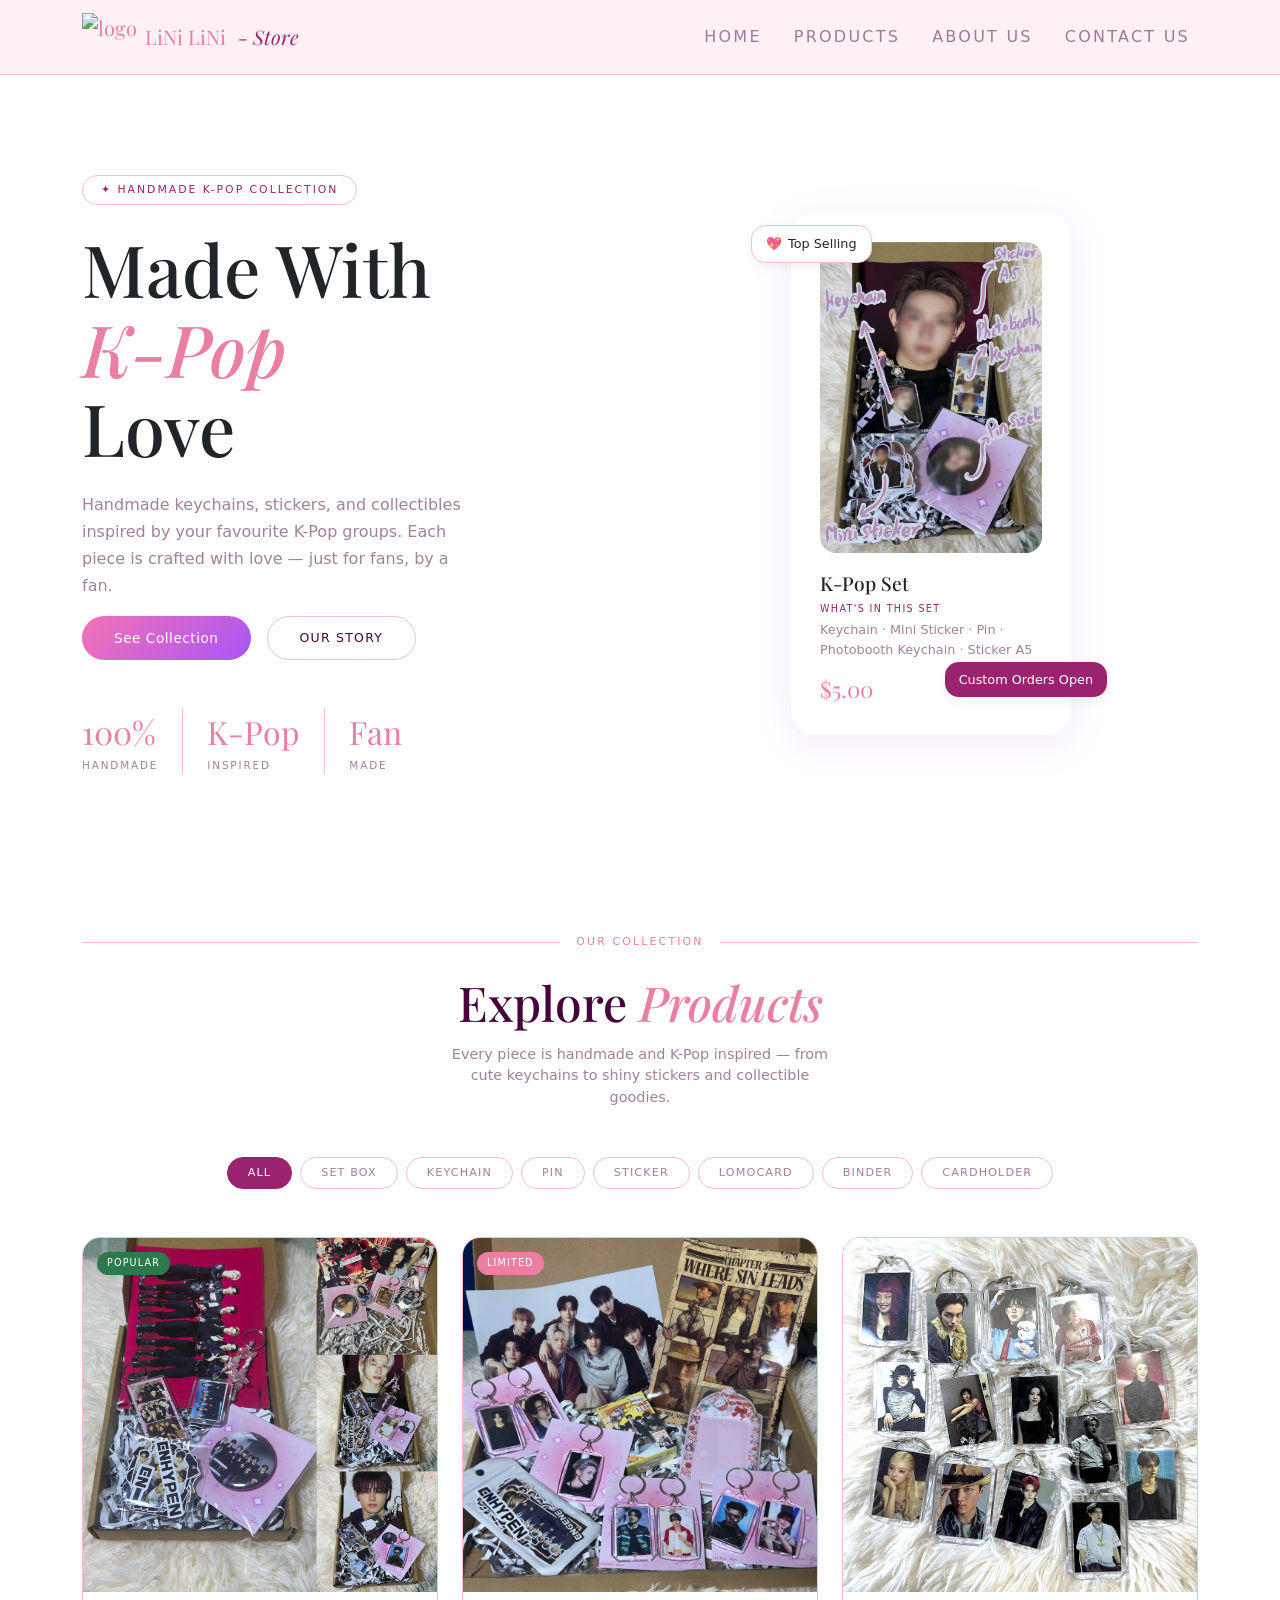
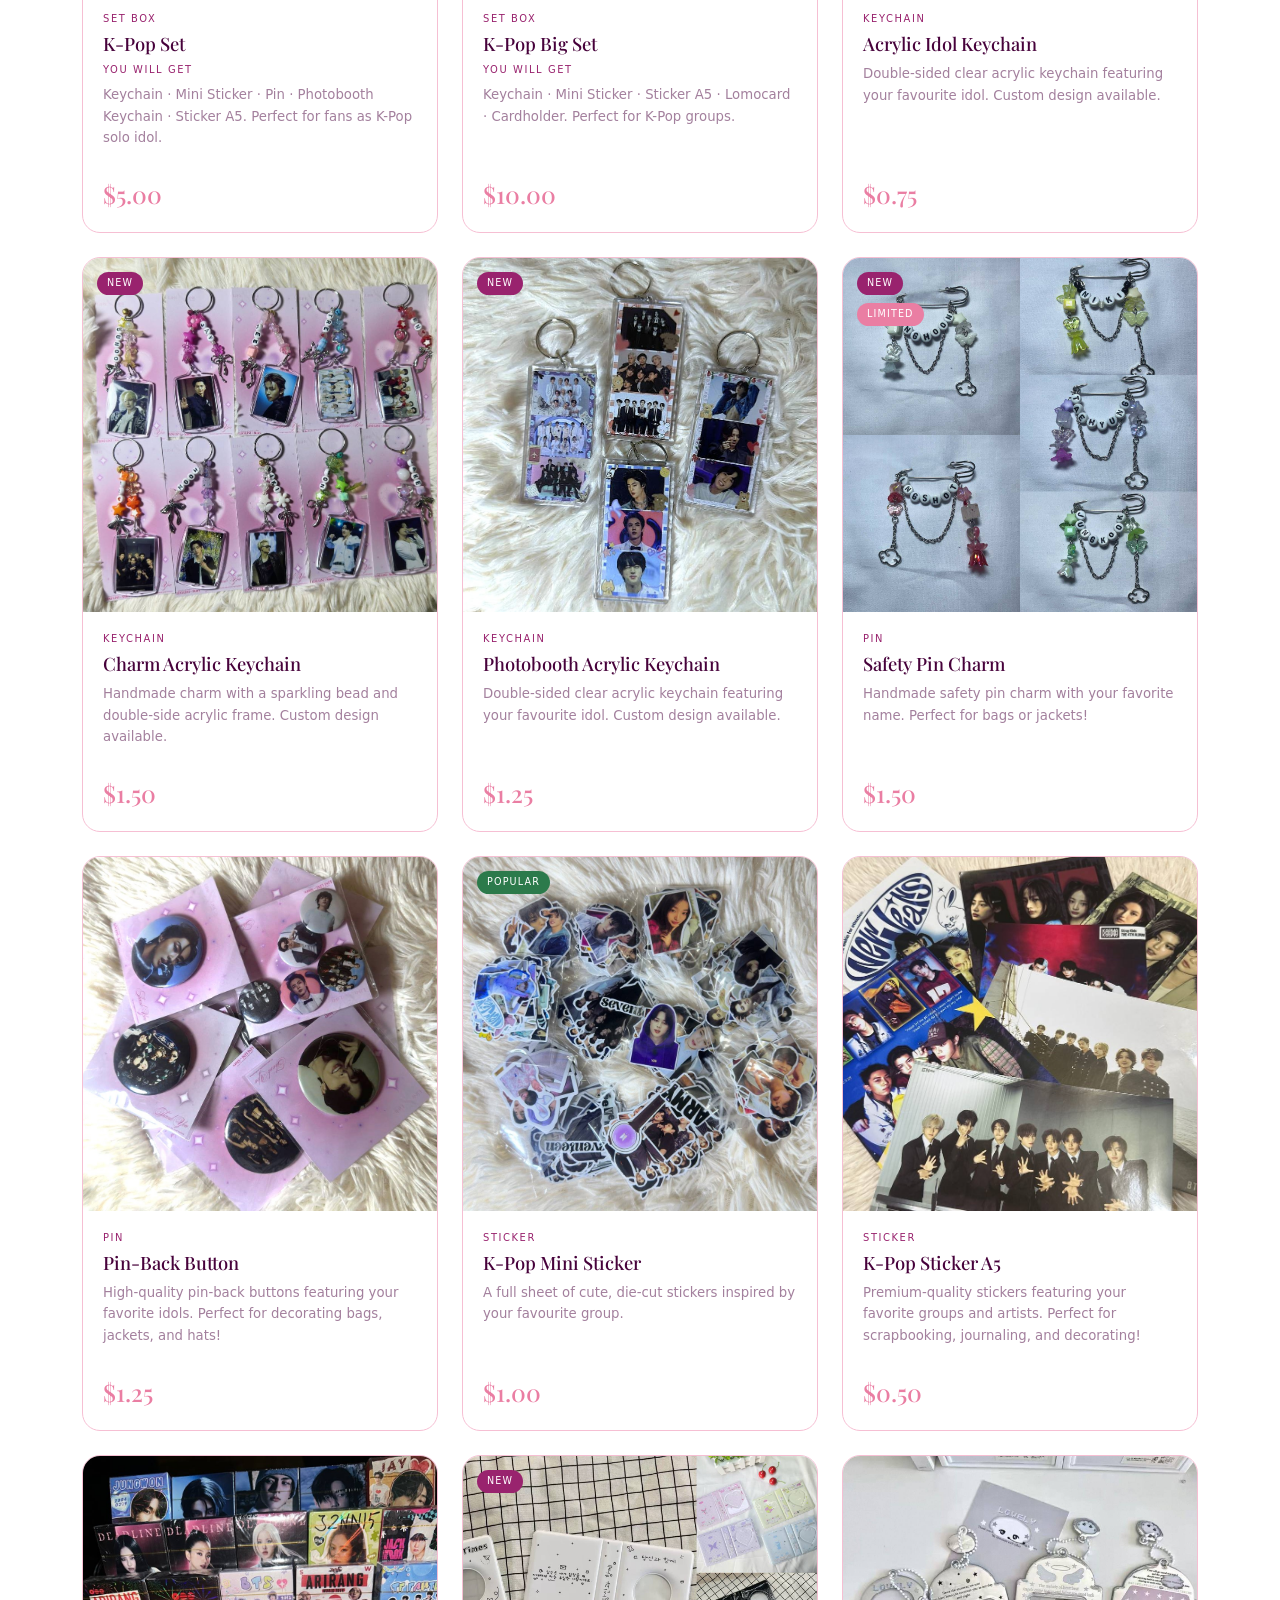
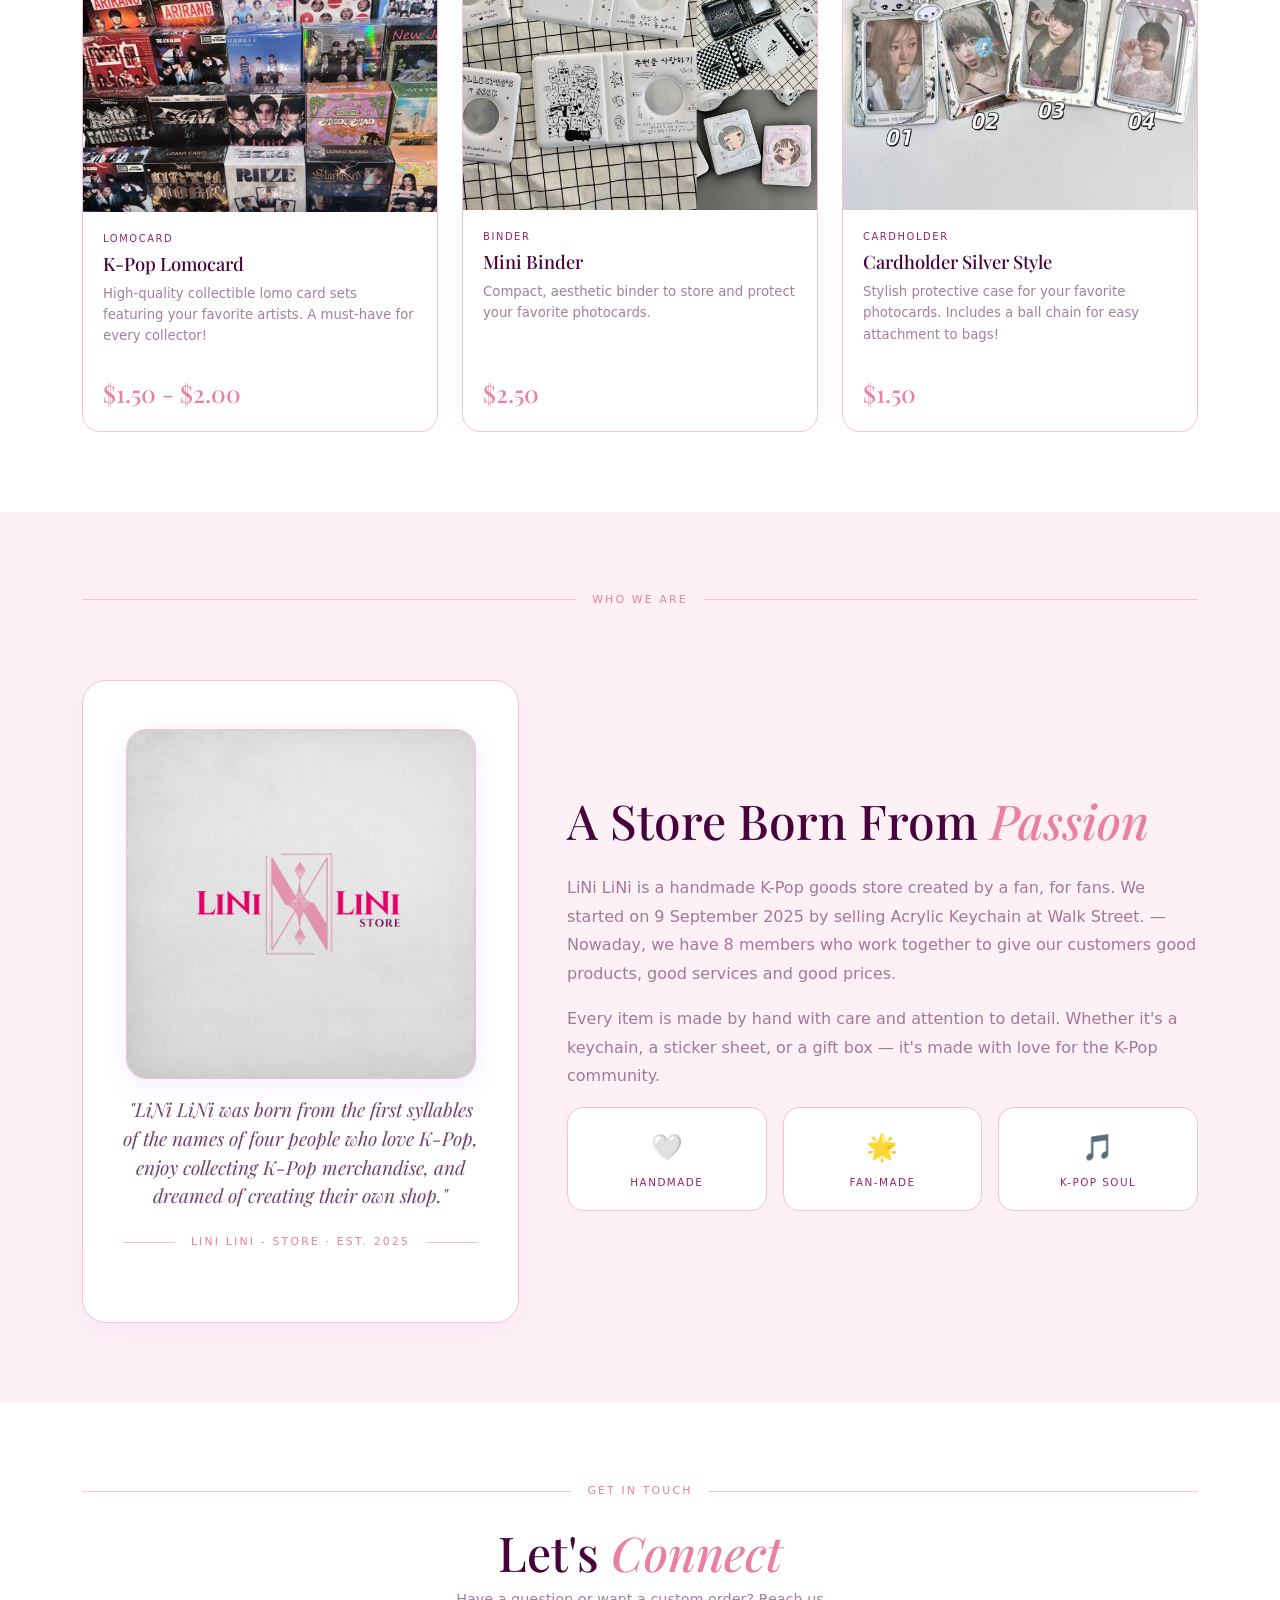
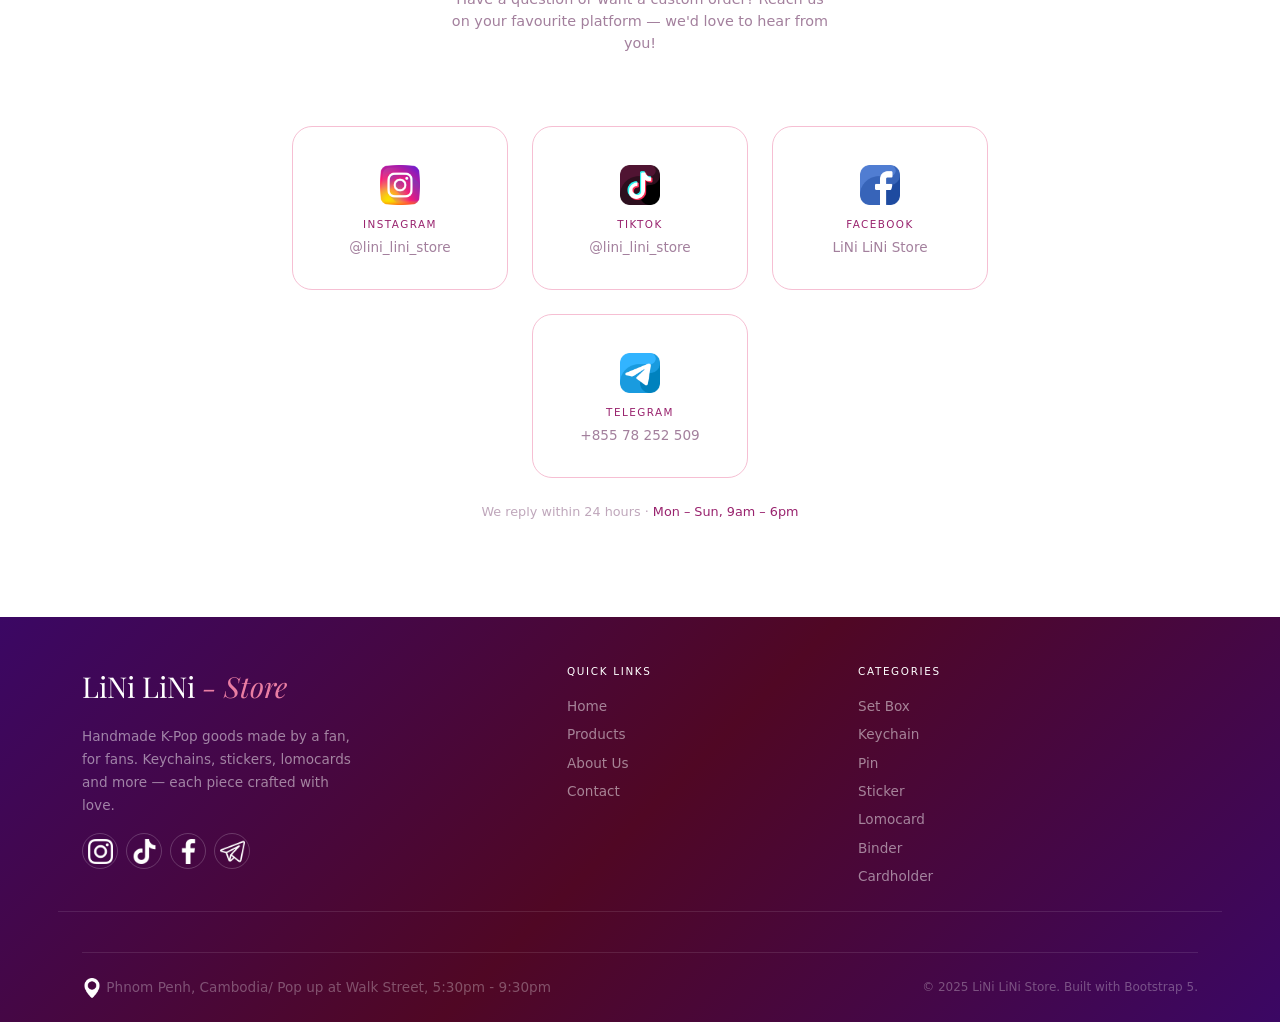
==== index.html @ 18354a3f "first commit" ====
<!doctype html>
<html lang="en">
  <head>
    <meta charset="utf-8" />
    <meta name="viewport" content="width=device-width, initial-scale=1" />
    <title>LiNi LiNi — Store</title>
    <link rel="stylesheet" href="style.css" />
    <!-- Bootstrap 5 CSS (CDN) -->
    <link
      href="https://cdn.jsdelivr.net/npm/bootstrap@5.3.3/dist/css/bootstrap.min.css"
      rel="stylesheet"
    />
    <link
      href="https://fonts.googleapis.com/css2?family=Playfair+Display:ital,wght@0,500;0,700;1,400&family=DM+Sans:wght@300;400;500&display=swap"
      rel="stylesheet"
    />
  </head>
  <body>
    <!-- ====== NAVBAR ====== -->
    <nav class="navbar navbar-expand-md sticky-top">
      <div class="container">
        <a class="navbar-brand d-flex align-items-center gap-2" href="#home">
          <img
            src="pics/logo.png"
            height="48"
            class="d-none d-sm-block"
            alt="logo"
            onerror="this.style.display = 'none'"
          />
          LiNi LiNi<em class="ms-1 fst-italic" style="color: var(--rose)"
            >- Store</em
          >
        </a>
        <button
          class="navbar-toggler border-0"
          type="button"
          data-bs-toggle="collapse"
          data-bs-target="#mainNav"
          aria-controls="mainNav"
          aria-expanded="false"
          aria-label="Toggle navigation"
          style="box-shadow: none"
        >
          <span class="navbar-toggler-icon"></span>
        </button>
        <div id="mainNav" class="collapse navbar-collapse">
          <ul class="navbar-nav ms-auto gap-md-3">
            <li class="nav-item">
              <a class="nav-link" href="#home">Home</a>
            </li>
            <li class="nav-item">
              <a class="nav-link" href="#products">Products</a>
            </li>
            <li class="nav-item">
              <a class="nav-link" href="#about">About Us</a>
            </li>
            <li class="nav-item">
              <a class="nav-link" href="#contact">Contact Us</a>
            </li>
          </ul>
        </div>
      </div>
    </nav>

    <!-- ====== HOME / HERO ====== -->
    <header id="home" class="hero">
      <div class="container">
        <div class="row align-items-center g-5">
          <div class="col-md-6">
            <div class="hero-badge">✦ Handmade K-Pop Collection</div>
            <h1 class="hero-title mb-4">
              Made With<br />
              <em class="fst-italic" style="color: var(--pink)">K-Pop</em><br />
              Love
            </h1>
            <p class="hero-description">
              Handmade keychains, stickers, and collectibles inspired by your
              favourite K-Pop groups. Each piece is crafted with love — just for
              fans, by a fan.
            </p>

            <div class="d-flex flex-wrap gap-3 mb-5">
              <a href="#products" class="btn-primary-custom">See Collection</a>
              <a href="#about" class="btn-outline-custom">Our Story</a>
            </div>
            <div class="d-flex align-items-center gap-4">
              <div>
                <div class="stat-val">100%</div>
                <div class="stat-label">Handmade</div>
              </div>
              <div class="stat-divider"></div>
              <div>
                <div class="stat-val">K-Pop</div>
                <div class="stat-label">Inspired</div>
              </div>
              <div class="stat-divider"></div>
              <div>
                <div class="stat-val">Fan</div>
                <div class="stat-label">Made</div>
              </div>
            </div>
          </div>

          <div class="col-md-6 d-flex justify-content-center">
            <div
              class="position-relative"
              style="width: 100%; max-width: 320px"
            >
              <div class="hero-card">
                <div class="hero-card-img">
                  <img src="pics/set2.png" alt="K-Pop Set" />
                </div>
                <div
                  style="
                    font-family: &quot;Playfair Display&quot;, serif;
                    font-size: 1.2rem;
                    font-weight: 500;
                    margin-bottom: 4px;
                  "
                >
                  K-Pop Set
                </div>
                <div
                  style="
                    font-size: 0.6rem;
                    letter-spacing: 0.14em;
                    text-transform: uppercase;
                    color: var(--rose);
                    margin-bottom: 4px;
                  "
                >
                  What's in this set
                </div>
                <div class="hero-card-description">
                  Keychain · Mini Sticker · Pin · Photobooth Keychain · Sticker
                  A5
                </div>
                <div class="d-flex align-items-center gap-3">
                  <span
                    style="
                      font-family: &quot;Playfair Display&quot;, serif;
                      font-size: 1.4rem;
                      color: var(--pink);
                    "
                    >$5.00</span
                  >
                </div>
              </div>
              <div
                class="badge-float"
                style="
                  top: 12px;
                  left: -20px;
                  animation: float 4s ease-in-out infinite 0.5s;
                "
              >
                <span>💖</span> Top Selling
              </div>
              <div
                class="badge-float badge-float-dark d-flex flex-wrap gap-3 mb-5"
                style="
                  bottom: -10px;
                  right: -16px;
                  animation: float 4s ease-in-out infinite 1s;
                "
              >
                <a
                  href="#contact"
                  class="btn-custom"
                  style="color: inherit; text-decoration: none"
                >
                  Custom Orders Open
                </a>
              </div>
            </div>
          </div>
        </div>
      </div>
    </header>

    <!-- ====== PRODUCTS ====== -->
    <section
      id="products"
      class="py-5"
      style="padding-top: 80px !important; padding-bottom: 80px !important"
    >
      <div class="container">
        <div class="text-center mb-5">
          <div class="section-divider">Our Collection</div>
          <h2 class="section-title">
            Explore
            <em class="fst-italic" style="color: var(--pink)">Products</em>
          </h2>
          <p class="explore-description">
            Every piece is handmade and K-Pop inspired — from cute keychains to
            shiny stickers and collectible goodies.
          </p>
        </div>

        <!-- Category pills -->
        <div class="d-flex flex-wrap gap-2 justify-content-center mb-5">
          <button class="pill active">All</button>
          <a href="#setbox" class="pill">Set Box</a>
          <a href="#keychain" class="pill">Keychain</a>
          <a href="#pin" class="pill">Pin</a>
          <a href="#sticker" class="pill">Sticker</a>
          <a href="#lomocard" class="pill">Lomocard</a>
          <a href="#binder" class="pill">Binder</a>
          <a href="#cardholder" class="pill">Cardholder</a>
        </div>

        <!-- Product Grid -->
        <div class="row g-4">
          <!-- Set 5$ -->
          <div id="setbox" class="col-sm-6 col-lg-4">
            <div class="product-card">
              <div class="product-thumb">
                <img src="pics/set5.jpg" alt="Set Box" />
                <span class="badge-abs badge-popular">Popular</span>
              </div>

              <div class="product-body">
                <div class="product-cat">Set Box</div>
                <h3 class="product-name">K-Pop Set</h3>
                <div class="product-cat">You will get</div>
                <p class="product-desc">
                  Keychain · Mini Sticker · Pin · Photobooth Keychain · Sticker
                  A5. Perfect for fans as K-Pop solo idol.
                </p>
                <div class="product-price">$5.00</div>
              </div>
            </div>
          </div>

          <!-- Set 10$ -->
          <div class="col-sm-6 col-lg-4">
            <div class="product-card">
              <div class="product-thumb">
                <img src="pics/set10.jpg" alt="Set Box" />
                <span class="badge-abs badge-limited">Limited</span>
              </div>
              <div class="product-body">
                <div class="product-cat">Set Box</div>
                <h3 class="product-name">K-Pop Big Set</h3>
                <div class="product-cat">You will get</div>
                <p class="product-desc">
                  Keychain · Mini Sticker · Sticker A5 · Lomocard · Cardholder.
                  Perfect for K-Pop groups.
                </p>
                <div class="product-price">$10.00</div>
              </div>
            </div>
          </div>

          <!-- Acrylic Keychain -->
          <div id="keychain" class="col-sm-6 col-lg-4">
            <div class="product-card">
              <div class="product-thumb">
                <img src="pics/arcylicKC (3).jpg" alt="Keychain" />
              </div>
              <div class="product-body">
                <div class="product-cat">Keychain</div>
                <h3 class="product-name">Acrylic Idol Keychain</h3>
                <p class="product-desc">
                  Double-sided clear acrylic keychain featuring your favourite
                  idol. Custom design available.
                </p>
                <div class="product-price">$0.75</div>
              </div>
            </div>
          </div>

          <!-- Keychain Handmade -->
          <div class="col-sm-6 col-lg-4">
            <div class="product-card">
              <div class="product-thumb">
                <img src="pics/keychainHM.jpg" alt="Keychain" />
                <span class="badge-abs badge-new">New</span>
              </div>
              <div class="product-body">
                <div class="product-cat">Keychain</div>
                <h3 class="product-name">Charm Acrylic Keychain</h3>
                <p class="product-desc">
                  Handmade charm with a sparkling bead and double-side acrylic
                  frame. Custom design available.
                </p>
                <div class="product-price">$1.50</div>
              </div>
            </div>
          </div>

          <!-- Photobooth Keychain -->
          <div class="col-sm-6 col-lg-4">
            <div class="product-card">
              <div class="product-thumb">
                <img src="pics/photoboothKC (2).jpg" alt="Keychain" />
                <span class="badge-abs badge-new">New</span>
              </div>
              <div class="product-body">
                <div class="product-cat">Keychain</div>
                <h3 class="product-name">Photobooth Acrylic Keychain</h3>
                <p class="product-desc">
                  Double-sided clear acrylic keychain featuring your favourite
                  idol. Custom design available.
                </p>
                <div class="product-price">$1.25</div>
              </div>
            </div>
          </div>

          <!-- Pin Handmade -->
          <div id="pin" class="col-sm-6 col-lg-4">
            <div class="product-card">
              <div class="product-thumb">
                <img src="pics/pinHM.jpg" alt="Pin" />
                <span class="badge-abs badge-new">New</span>
                <span class="badge-abs badge-limited badge-second"
                  >Limited</span
                >
              </div>
              <div class="product-body">
                <div class="product-cat">Pin</div>
                <h3 class="product-name">Safety Pin Charm</h3>
                <p class="product-desc">
                  Handmade safety pin charm with your favorite name. Perfect for
                  bags or jackets!
                </p>
                <div class="product-price">$1.50</div>
              </div>
            </div>
          </div>

          <!-- Pin -->
          <div class="col-sm-6 col-lg-4">
            <div class="product-card">
              <div class="product-thumb">
                <img src="pics/pin (2).jpg" alt="Pin" />
              </div>
              <div class="product-body">
                <div class="product-cat">Pin</div>
                <h3 class="product-name">Pin-Back Button</h3>
                <p class="product-desc">
                  High-quality pin-back buttons featuring your favorite idols.
                  Perfect for decorating bags, jackets, and hats!
                </p>
                <div class="product-price">$1.25</div>
              </div>
            </div>
          </div>

          <!-- Mini Sticker -->
          <div id="sticker" class="col-sm-6 col-lg-4">
            <div class="product-card">
              <div class="product-thumb">
                <img src="pics/ministicker (2).jpg" alt="Sticker" />
                <span class="badge-abs badge-popular">Popular</span>
              </div>
              <div class="product-body">
                <div class="product-cat">Sticker</div>
                <h3 class="product-name">K-Pop Mini Sticker</h3>
                <p class="product-desc">
                  A full sheet of cute, die-cut stickers inspired by your
                  favourite group.
                </p>
                <div class="product-price">$1.00</div>
              </div>
            </div>
          </div>

          <!-- Sticker A5 -->
          <div class="col-sm-6 col-lg-4">
            <div class="product-card">
              <div class="product-thumb">
                <img src="pics/stickera5.jpg" alt="Sticker" />
              </div>
              <div class="product-body">
                <div class="product-cat">Sticker</div>
                <h3 class="product-name">K-Pop Sticker A5</h3>
                <p class="product-desc">
                  Premium-quality stickers featuring your favorite groups and
                  artists. Perfect for scrapbooking, journaling, and decorating!
                </p>
                <div class="product-price">$0.50</div>
              </div>
            </div>
          </div>

          <!-- Lomo Card -->
          <div id="lomocard" class="col-sm-6 col-lg-4">
            <div class="product-card">
              <div class="product-thumb">
                <img src="pics/lomocard.jpg" alt="Lomocard" />
              </div>
              <div class="product-body">
                <div class="product-cat">Lomocard</div>
                <h3 class="product-name">K-Pop Lomocard</h3>
                <p class="product-desc">
                  High-quality collectible lomo card sets featuring your
                  favorite artists. A must-have for every collector!
                </p>
                <div class="product-price">$1.50 - $2.00</div>
              </div>
            </div>
          </div>

          <!-- Mini Binder -->
          <div id="binder" class="col-sm-6 col-lg-4">
            <div class="product-card">
              <div class="product-thumb">
                <img src="pics/minibinder.jpg" alt="Mini Binder" />
                <span class="badge-abs badge-new">New</span>
              </div>
              <div class="product-body">
                <div class="product-cat">Binder</div>
                <h3 class="product-name">Mini Binder</h3>
                <p class="product-desc">
                  Compact, aesthetic binder to store and protect your favorite
                  photocards.
                </p>
                <div class="product-price">$2.50</div>
              </div>
            </div>
          </div>

          <!-- Card Holder -->
          <div id="cardholder" class="col-sm-6 col-lg-4">
            <div class="product-card">
              <div class="product-thumb">
                <img src="pics/cardholder.jpg" alt="Cardholder" />
              </div>
              <div class="product-body">
                <div class="product-cat">Cardholder</div>
                <h3 class="product-name">Cardholder Silver Style</h3>
                <p class="product-desc">
                  Stylish protective case for your favorite photocards. Includes
                  a ball chain for easy attachment to bags!
                </p>
                <div class="product-price">$1.50</div>
              </div>
            </div>
          </div>
        </div>
      </div>
    </section>

    <!-- ====== ABOUT US ====== -->
    <section
      id="about"
      class="py-5 about-section"
      style="padding-top: 80px !important; padding-bottom: 80px !important"
    >
      <div class="container">
        <div class="section-divider">Who We Are</div>
        <div class="row align-items-center g-5 mt-1">
          <div class="col-md-5">
            <div class="about-card text-center">
              <div class="profile-image">
                <img src="pics/Profile.PNG" alt="LiNi LiNi Store Team" />
              </div>
              <blockquote
                class="fst-italic"
                style="
                  font-size: 1.2rem;
                  color: rgba(71, 2, 59, 0.75);
                  line-height: 1.5;
                "
              >
                "LiNi LiNi was born from the first syllables of the names of
                four people who love K-Pop, enjoy collecting K-Pop merchandise,
                and dreamed of creating their own shop."
              </blockquote>
              <div class="section-divider mt-4">
                LiNi LiNi - Store · Est. 2025
              </div>
            </div>
          </div>

          <div class="col-md-7">
            <h2 class="section-title mb-4">
              A Store Born From
              <em class="fst-italic" style="color: var(--pink)">Passion</em>
            </h2>
            <p class="about-description">
              LiNi LiNi is a handmade K-Pop goods store created by a fan, for
              fans. We started on 9 September 2025 by selling Acrylic Keychain
              at Walk Street. — Nowaday, we have 8 members who work together to
              give our customers good products, good services and good prices.
            </p>
            <p class="about-description">
              Every item is made by hand with care and attention to detail.
              Whether it's a keychain, a sticker sheet, or a gift box — it's
              made with love for the K-Pop community.
            </p>
            <div class="row g-3">
              <div class="col-4">
                <div class="feature-tile">
                  <div class="emoji">🤍</div>
                  <div class="label">Handmade</div>
                </div>
              </div>
              <div class="col-4">
                <div class="feature-tile">
                  <div class="emoji">🌟</div>
                  <div class="label">Fan-Made</div>
                </div>
              </div>
              <div class="col-4">
                <div class="feature-tile">
                  <div class="emoji">🎵</div>
                  <div class="label">K-Pop Soul</div>
                </div>
              </div>
            </div>
          </div>
        </div>
      </div>
    </section>

    <!-- ====== CONTACT US ====== -->
    <section
      id="contact"
      class="py-5"
      style="padding-top: 80px !important; padding-bottom: 80px !important"
    >
      <div class="container">
        <div class="text-center mb-5">
          <div class="section-divider">Get In Touch</div>
          <h2 class="section-title">
            Let's <em class="fst-italic" style="color: var(--pink)">Connect</em>
          </h2>
          <p
            class="mt-2"
            style="
              color: var(--muted);
              font-weight: 300;
              font-size: 0.9rem;
              max-width: 380px;
              margin: 12px auto 0;
            "
          >
            Have a question or want a custom order? Reach us on your favourite
            platform — we'd love to hear from you!
          </p>
        </div>
        <div
          class="row g-4 justify-content-center"
          style="max-width: 720px; margin: 0 auto"
        >
          <div class="col-sm-4">
            <a
              href="https://www.instagram.com/lini_lini_store?igsh=MWZ0M3BwcnF5eHA3dw%3D%3D&utm_source=qr"
              target="_blank"
              rel="noopener noreferrer"
              class="contact-card"
            >
              <div class="contact-icon">
                <img src="pics/IG.png" height="40" />
              </div>
              <div class="contact-label">Instagram</div>
              <div class="contact-handle">@lini_lini_store</div>
            </a>
          </div>
          <div class="col-sm-4">
            <a
              href="https://www.tiktok.com/@lini_lini_store?_r=1&_t=ZS-972dLWljjOx"
              target="_blank"
              rel="noopener noreferrer"
              class="contact-card"
            >
              <div class="contact-icon">
                <img src="pics/TT.png" height="40" />
              </div>
              <div class="contact-label">TIKTOK</div>
              <div class="contact-handle">@lini_lini_store</div>
            </a>
          </div>
          <div class="col-sm-4">
            <a
              href="https://www.facebook.com/profile.php?id=61568484972749"
              target="_blank"
              rel="noopener noreferrer"
              class="contact-card"
            >
              <div class="contact-icon">
                <img src="pics/FB.png" height="40" />
              </div>
              <div class="contact-label">Facebook</div>
              <div class="contact-handle">LiNi LiNi Store</div>
            </a>
          </div>
          <div class="col-sm-4">
            <a
              href="https://t.me/lini_lini_store"
              target="_blank"
              rel="noopener noreferrer"
              class="contact-card"
            >
              <div class="contact-icon">
                <img src="pics/TELE.png" height="40" />
              </div>
              <div class="contact-label">TELEGRAM</div>
              <div class="contact-handle">+855 78 252 509</div>
            </a>
          </div>
        </div>
        <p
          class="text-center mt-4"
          style="font-size: 0.8rem; color: rgba(71, 2, 59, 0.35)"
        >
          We reply within 24 hours ·
          <span style="color: var(--rose)">Mon – Sun, 9am – 6pm</span>
        </p>
      </div>
    </section>

    <!-- ====== FOOTER ====== -->
    <footer class="pt-5 pb-4 px-3">
      <div class="container">
        <div
          class="row g-5 pb-4"
          style="border-bottom: 1px solid rgba(255, 255, 255, 0.1)"
        >
          <div class="col-md-5">
            <div class="brand mb-3">
              LiNi LiNi<em class="fst-italic" style="color: var(--pink)">
                - Store</em
              >
            </div>
            <p
              style="
                font-size: 0.85rem;
                max-width: 280px;
                font-weight: 300;
                color: rgba(255, 255, 255, 0.5);
                line-height: 1.7;
              "
            >
              Handmade K-Pop goods made by a fan, for fans. Keychains, stickers,
              lomocards and more — each piece crafted with love.
            </p>
            <div class="d-flex gap-2 mt-3">
              <a
                href="https://www.instagram.com/lini_lini_store?igsh=MWZ0M3BwcnF5eHA3dw%3D%3D&utm_source=qr"
                target="_blank"
                rel="noopener noreferrer"
                class="footer-social-btn"
              >
                <img src="pics/instagram.png" height="25" class="white-icon" />
              </a>
              <a
                href="https://www.tiktok.com/@lini_lini_store?_r=1&_t=ZS-972dLWljjOx"
                target="_blank"
                rel="noopener noreferrer"
                class="footer-social-btn"
              >
                <img src="pics/tik-tok.png" height="25" class="white-icon" />
              </a>
              <a
                href="https://www.facebook.com/profile.php?id=61568484972749"
                target="_blank"
                rel="noopener noreferrer"
                class="footer-social-btn"
              >
                <img src="pics/facebook.png" height="25" class="white-icon" />
              </a>
              <a
                href="https://t.me/lini_lini_store"
                target="_blank"
                rel="noopener noreferrer"
                class="footer-social-btn"
              >
                <img src="pics/telegram.png" height="25" class="white-icon" />
              </a>
            </div>
          </div>
          <div class="col-6 col-md-3">
            <h6>Quick Links</h6>
            <div class="d-flex flex-column gap-2">
              <a href="#home">Home</a>
              <a href="#products">Products</a>
              <a href="#about">About Us</a>
              <a href="#contact">Contact</a>
            </div>
          </div>
          <div class="col-6 col-md-3">
            <h6>Categories</h6>
            <div class="d-flex flex-column gap-2">
              <a href="#setbox">Set Box</a>
              <a href="#keychain">Keychain</a>
              <a href="#pin">Pin</a>
              <a href="#sticker">Sticker</a>
              <a href="#lomocard">Lomocard</a>
              <a href="#binder">Binder</a>
              <a href="#cardholder">Cardholder</a>
            </div>
          </div>
        </div>
        <div
          class="footer-bottom d-flex flex-column flex-sm-row justify-content-between align-items-center gap-3"
        >
          <div class="d-flex gap-3">
            <a>
              <img src="pics/location-pin.png" height="20" class="white-icon" />
              Phnom Penh, Cambodia/ Pop up at Walk Street, 5:30pm - 9:30pm
            </a>
          </div>
          <span>&copy; 2025 LiNi LiNi Store. Built with Bootstrap 5.</span>
        </div>
      </div>
    </footer>

    <!-- Bootstrap 5 JS Bundle (with Popper) -->
    <script src="https://cdn.jsdelivr.net/npm/bootstrap@5.3.3/dist/js/bootstrap.bundle.min.js"></script>
  </body>
</html>
---- style.css ----
:root {
  --pink: #ea7ea3;
  --rose: #99236e;
  --blush: #fdf0f5;
  --border: #f6bfd3;
  --text: #47023b;
  --muted: rgba(71, 2, 59, 0.5);
}

body {
  font-family: "DM Sans", sans-serif;
  background: var(--blush);
  color: var(--text);
  overflow-x: hidden;
}
h1,
h2,
h3,
h4,
blockquote {
  font-family: "Playfair Display", serif;
}

html {
  scroll-behavior: smooth;
}

/* NAV */
.navbar {
  background: rgba(253, 240, 245, 0.92);
  backdrop-filter: blur(10px);
  border-bottom: 1px solid var(--border);
}
.navbar-brand {
  font-family: "Playfair Display", serif;
  color: var(--pink) !important;
  font-size: 1.4rem;
}
.nav-link {
  font-size: 0.72rem;
  letter-spacing: 0.14em;
  text-transform: uppercase;
  color: var(--muted) !important;
  cursor: pointer;
}
.nav-link:hover {
  color: var(--rose) !important;
}

/* HERO */
.hero {
  padding: 100px 0 80px;
}
.hero-badge {
  display: inline-block;
  border: 1px solid var(--border);
  border-radius: 50px;
  padding: 6px 18px;
  font-size: 0.68rem;
  letter-spacing: 0.18em;
  text-transform: uppercase;
  color: var(--rose);
  margin-bottom: 1.5rem;
}
.hero-title {
  font-size: clamp(2.8rem, 6vw, 4.5rem);
  line-height: 1.1;
  font-weight: 500;
}
.hero-description {
  color: var(--muted);
  font-weight: 300;
  max-width: 380px;
  line-height: 1.7;
}
.badge-float:hover {
  box-shadow:
    0 0 15px rgba(236, 72, 153, 0.3),
    0 0 30px rgba(168, 85, 247, 0.2);
}
.badge-float:hover .btn-custom {
  transition: all 0.3s ease;
  letter-spacing: 1px;
}
.btn-primary-custom {
  background: linear-gradient(135deg, #f472b6, #a855f7);
  border: none;
  color: #fff;
  padding: 12px 32px;
  border-radius: 50px;
  font-size: 0.85rem;
  letter-spacing: 0.04em;
  transition:
    transform 0.2s,
    box-shadow 0.2s;
  text-decoration: none;
  display: inline-block;
}
.btn-primary-custom:hover {
  transform: translateY(-2px);
  box-shadow: 0 12px 28px rgba(168, 85, 247, 0.25);
  color: #fff;
}
.btn-custom {
  transition: all 0.3s ease;
}
.btn-custom:hover {
  transform: translateY(-3px) scale(1.05);
  box-shadow: 0 12px 28px rgba(129, 12, 238, 0.25);
}
.btn-outline-custom {
  border: 1px solid var(--border);
  color: var(--text);
  padding: 12px 32px;
  border-radius: 50px;
  font-size: 0.78rem;
  letter-spacing: 0.1em;
  text-transform: uppercase;
  background: none;
  text-decoration: none;
  display: inline-block;
  transition:
    border-color 0.2s,
    color 0.2s;
}
.btn-outline-custom:hover {
  border-color: var(--rose);
  color: var(--rose);
}
.stat-val {
  font-family: "Playfair Display", serif;
  font-size: 2rem;
  color: var(--pink);
}
.stat-label {
  font-size: 0.65rem;
  letter-spacing: 0.18em;
  text-transform: uppercase;
  color: var(--muted);
  margin-top: 2px;
}
.stat-divider {
  width: 1px;
  background: var(--border);
  align-self: stretch;
}
@media (max-width: 576px) {
  .badge-float {
    position: static;
    margin-top: 10px;
  }
}

/* HERO CARD */
.hero-card {
  background: rgba(255, 255, 255, 0.7);
  backdrop-filter: blur(14px);
  border: 1px solid rgba(255, 255, 255, 0.5);
  border-radius: 24px;
  padding: 28px;
  box-shadow: 0 8px 40px rgba(168, 85, 247, 0.12);
  animation: float 4s ease-in-out infinite;
  max-width: 280px;
  margin: auto;
}
@keyframes float {
  0%,
  100% {
    transform: translateY(0);
  }
  50% {
    transform: translateY(-8px);
  }
}
.hero-card-description {
  font-size: 0.8rem;
  color: var(--muted);
  font-weight: 300;
  margin-bottom: 14px;
}
.hero-card-img {
  background: linear-gradient(135deg, #fce7f3, #ede9fe);
  border-radius: 16px;
  overflow: hidden;
  display: flex;
  align-items: center;
  justify-content: center;
  font-size: 4rem;
  margin-bottom: 1rem;
}
.hero-card-img img {
  width: 100%;
  height: 100%;
  object-fit: cover;
  display: block;
}
.badge-float {
  position: absolute;
  background: #fff;
  border: 1px solid var(--border);
  border-radius: 14px;
  padding: 8px 14px;
  font-size: 0.8rem;
  box-shadow: 0 4px 12px rgba(0, 0, 0, 0.06);
  display: flex;
  align-items: center;
  gap: 6px;
  font-weight: 500;
}
.badge-float-dark {
  background: var(--rose);
  color: #fff;
  border: none;
}

/* SECTION TITLES */
.section-divider {
  display: flex;
  align-items: center;
  gap: 1rem;
  color: var(--pink);
  font-size: 0.68rem;
  letter-spacing: 0.2em;
  text-transform: uppercase;
  margin-bottom: 1.5rem;
}
.section-divider::before,
.section-divider::after {
  content: "";
  flex: 1;
  height: 1px;
  background: var(--border);
}
.section-title {
  font-size: clamp(2rem, 4vw, 3rem);
  font-weight: 500;
  color: var(--text);
}
.explore-description {
  color: var(--muted);
  font-weight: 300;
  font-size: 0.9rem;
  max-width: 400px;
  margin: 12px auto 0;
}

/* PRODUCT CARDS */
.product-card {
  background: rgba(255, 255, 255, 0.7);
  backdrop-filter: blur(10px);
  border: 1px solid var(--border);
  border-radius: 18px;
  overflow: hidden;
  transition:
    transform 0.25s,
    box-shadow 0.25s;
  height: 100%;
  display: flex;
  flex-direction: column;
}
.product-card:hover {
  transform: translateY(-8px);
  box-shadow: 0 20px 40px rgba(168, 85, 247, 0.15);
}
.product-thumb {
  background: linear-gradient(135deg, #fce7f3, #ede9fe);
  aspect-ratio: 1;
  display: flex;
  flex-direction: column;
  align-items: center;
  justify-content: center;
  gap: 8px;
  font-size: 3.5rem;
  position: relative;
}
.product-thumb img {
  width: 100%;
  height: 100%;
  object-fit: cover;
  display: block;
}
.badge-abs {
  position: absolute;
  top: 14px;
  left: 14px;
  font-size: 0.6rem;
  letter-spacing: 0.12em;
  text-transform: uppercase;
  padding: 4px 10px;
  border-radius: 50px;
}
.badge-second {
  top: 45px;
}
.badge-new {
  background: var(--rose);
  color: #fff;
}
.badge-popular {
  background: #2c7a4b;
  color: #fff;
}
.badge-limited {
  background: var(--pink);
  color: #fff;
}
.product-body {
  padding: 20px;
  display: flex;
  flex-direction: column;
  flex-grow: 1;
}
.product-cat {
  font-size: 0.62rem;
  letter-spacing: 0.16em;
  text-transform: uppercase;
  color: var(--rose);
  font-weight: 500;
  margin-bottom: 6px;
}
.product-name {
  font-size: 1.15rem;
  font-weight: 500;
  color: var(--text);
  margin-bottom: 8px;
}
.product-desc {
  font-size: 0.83rem;
  color: var(--muted);
  line-height: 1.6;
  font-weight: 300;
  margin-bottom: 12px;
  min-height: 80px;
}
.product-price {
  font-family: "Playfair Display", serif;
  font-size: 1.5rem;
  font-weight: 500;
  color: var(--pink);
  margin-top: auto;
}

/* CATEGORY PILLS */
.pill {
  border: 1px solid var(--border);
  color: var(--muted);
  font-size: 0.7rem;
  letter-spacing: 0.1em;
  text-transform: uppercase;
  text-decoration: none;
  padding: 7px 20px;
  border-radius: 50px;
  background: none;
  cursor: pointer;
  transition:
    background 0.2s,
    color 0.2s;
}
.pill.active,
.pill:hover {
  background: var(--rose);
  color: #fff;
  border-color: var(--rose);
}

/* ABOUT */
.about-section {
  background: linear-gradient(
    180deg,
    #fdf0f5,
    rgba(250, 220, 233, 0.4),
    #fdf0f5
  );
}
.about-card {
  background: #fff;
  border: 1px solid var(--border);
  border-radius: 24px;
  padding: 48px 40px;
  box-shadow: 0 8px 24px rgba(168, 85, 247, 0.06);
}
.about-description {
  color: var(--muted);
  font-weight: 300;
  line-height: 1.8;
  margin-bottom: 1rem;
}
.feature-tile {
  background: #fff;
  border: 1px solid var(--border);
  border-radius: 16px;
  padding: 20px;
  text-align: center;
}
.feature-tile .emoji {
  font-size: 1.6rem;
  margin-bottom: 8px;
}
.feature-tile .label {
  font-size: 0.65rem;
  letter-spacing: 0.14em;
  text-transform: uppercase;
  color: var(--rose);
  font-weight: 500;
}
.profile-image {
  margin-bottom: 1rem;
  text-align: center;
}
.profile-image img {
  width: 100%;
  max-width: 350px;
  height: auto;
  border-radius: 20px;
  object-fit: cover;
  border: 1px solid var(--border);
  box-shadow: 0 8px 24px rgba(168, 85, 247, 0.1);
}

/* CONTACT */
.contact-card {
  background: #fff;
  border: 1px solid var(--border);
  border-radius: 20px;
  padding: 32px 24px;
  text-align: center;
  transition:
    border-color 0.2s,
    box-shadow 0.2s;
  text-decoration: none;
  display: block;
  color: inherit;
}
.contact-card:hover {
  transform: translateY(-5px);
  border-color: var(--rose);
  box-shadow: 0 12px 28px rgba(153, 35, 110, 0.15);
  color: inherit;
}
.contact-icon {
  font-size: 2rem;
  margin-bottom: 10px;
}
.contact-label {
  font-size: 0.65rem;
  letter-spacing: 0.14em;
  text-transform: uppercase;
  color: var(--rose);
  font-weight: 500;
  margin-bottom: 4px;
}
.contact-handle {
  font-size: 0.85rem;
  color: var(--muted);
}

/* FOOTER */
footer {
  background: linear-gradient(135deg, #3b0764, #500724, #3b0764);
  color: rgba(255, 255, 255, 0.6);
}
footer .brand {
  font-family: "Playfair Display", serif;
  font-size: 1.8rem;
  color: #fff;
}
footer h6 {
  font-size: 0.65rem;
  letter-spacing: 0.16em;
  text-transform: uppercase;
  color: #fff;
  margin-bottom: 18px;
}
footer a {
  color: rgba(255, 255, 255, 0.5);
  text-decoration: none;
  font-size: 0.85rem;
  transition: color 0.2s;
}
footer a:hover {
  color: var(--border);
}
.footer-social-btn {
  width: 36px;
  height: 36px;
  border-radius: 50%;
  border: 1px solid rgba(255, 255, 255, 0.2);
  display: flex;
  align-items: center;
  justify-content: center;
  font-size: 0.85rem;
  transition: border-color 0.2s;
  text-decoration: none;
}
.footer-social-btn:hover {
  border-color: var(--border);
}
.footer-bottom {
  border-top: 1px solid rgba(255, 255, 255, 0.1);
  padding-top: 24px;
  margin-top: 40px;
  font-size: 0.75rem;
  color: rgba(255, 255, 255, 0.3);
}
.white-icon {
  filter: brightness(0) invert(1);
}
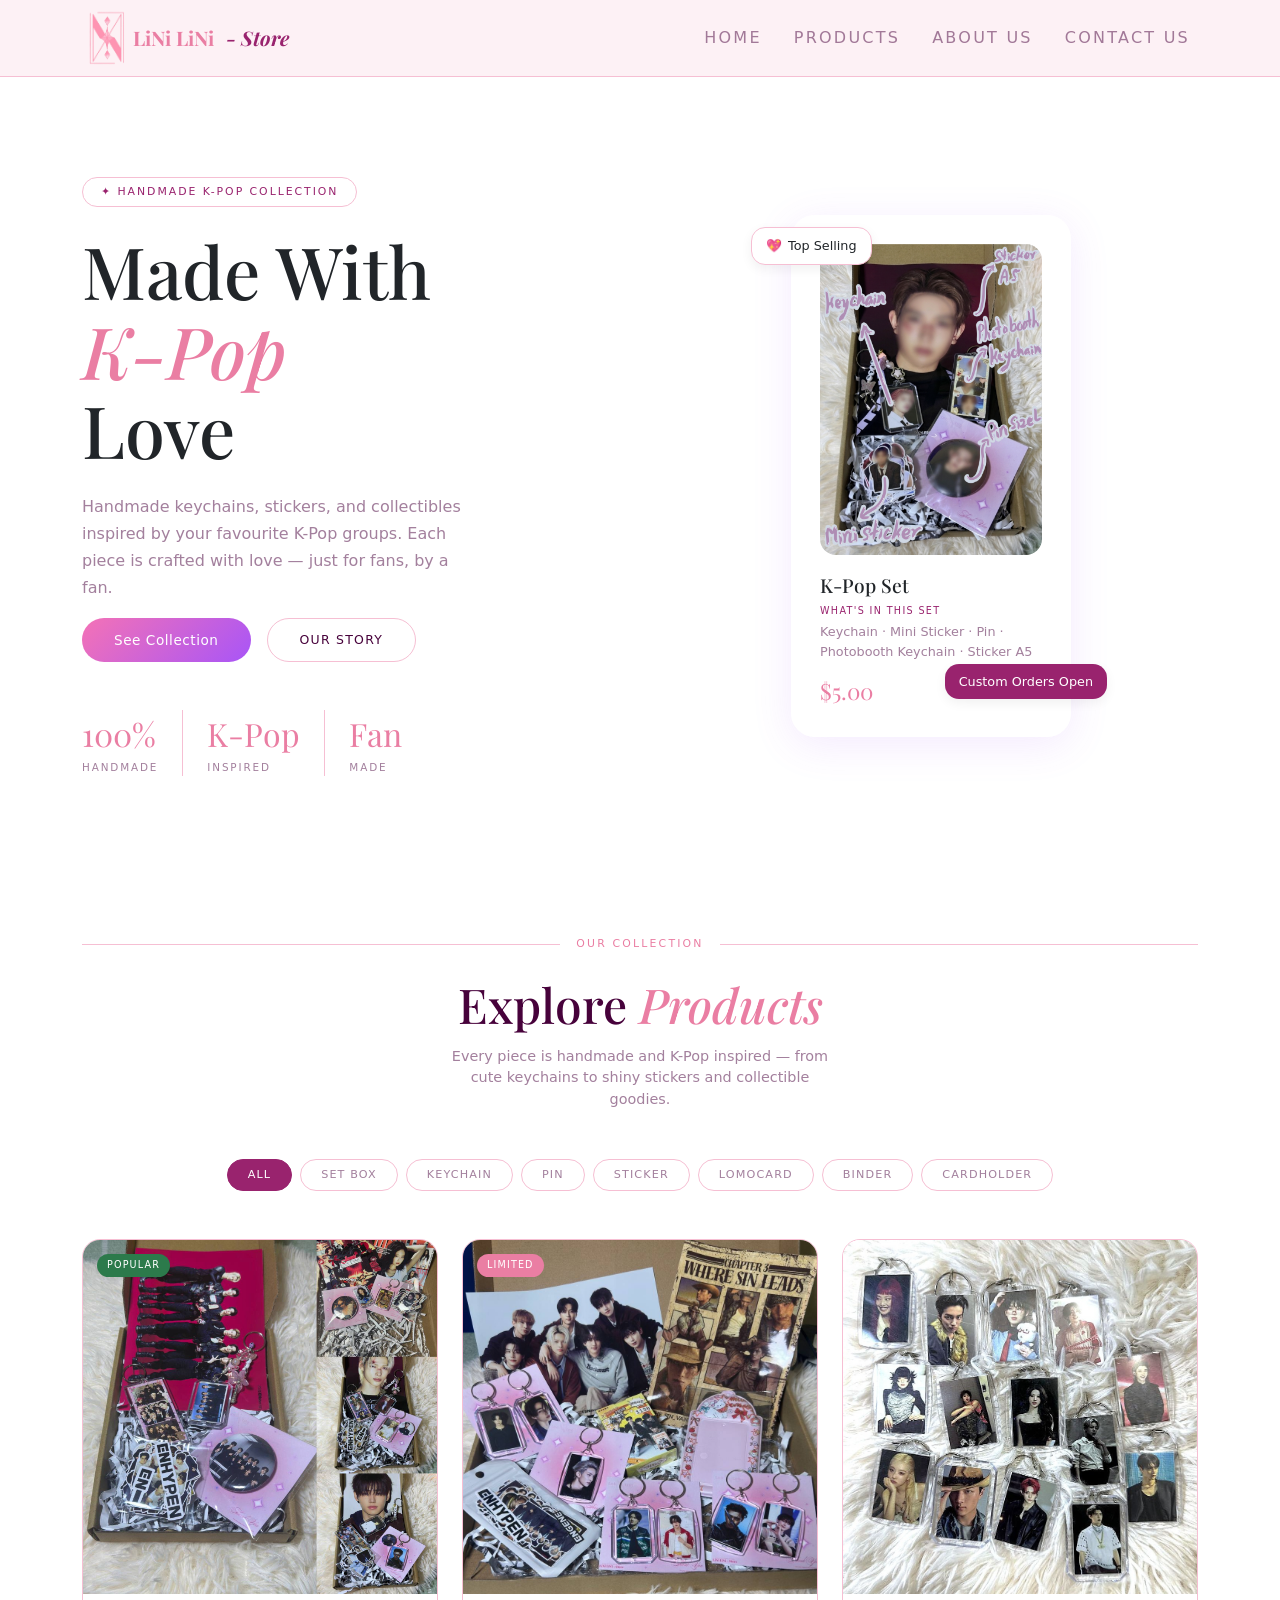
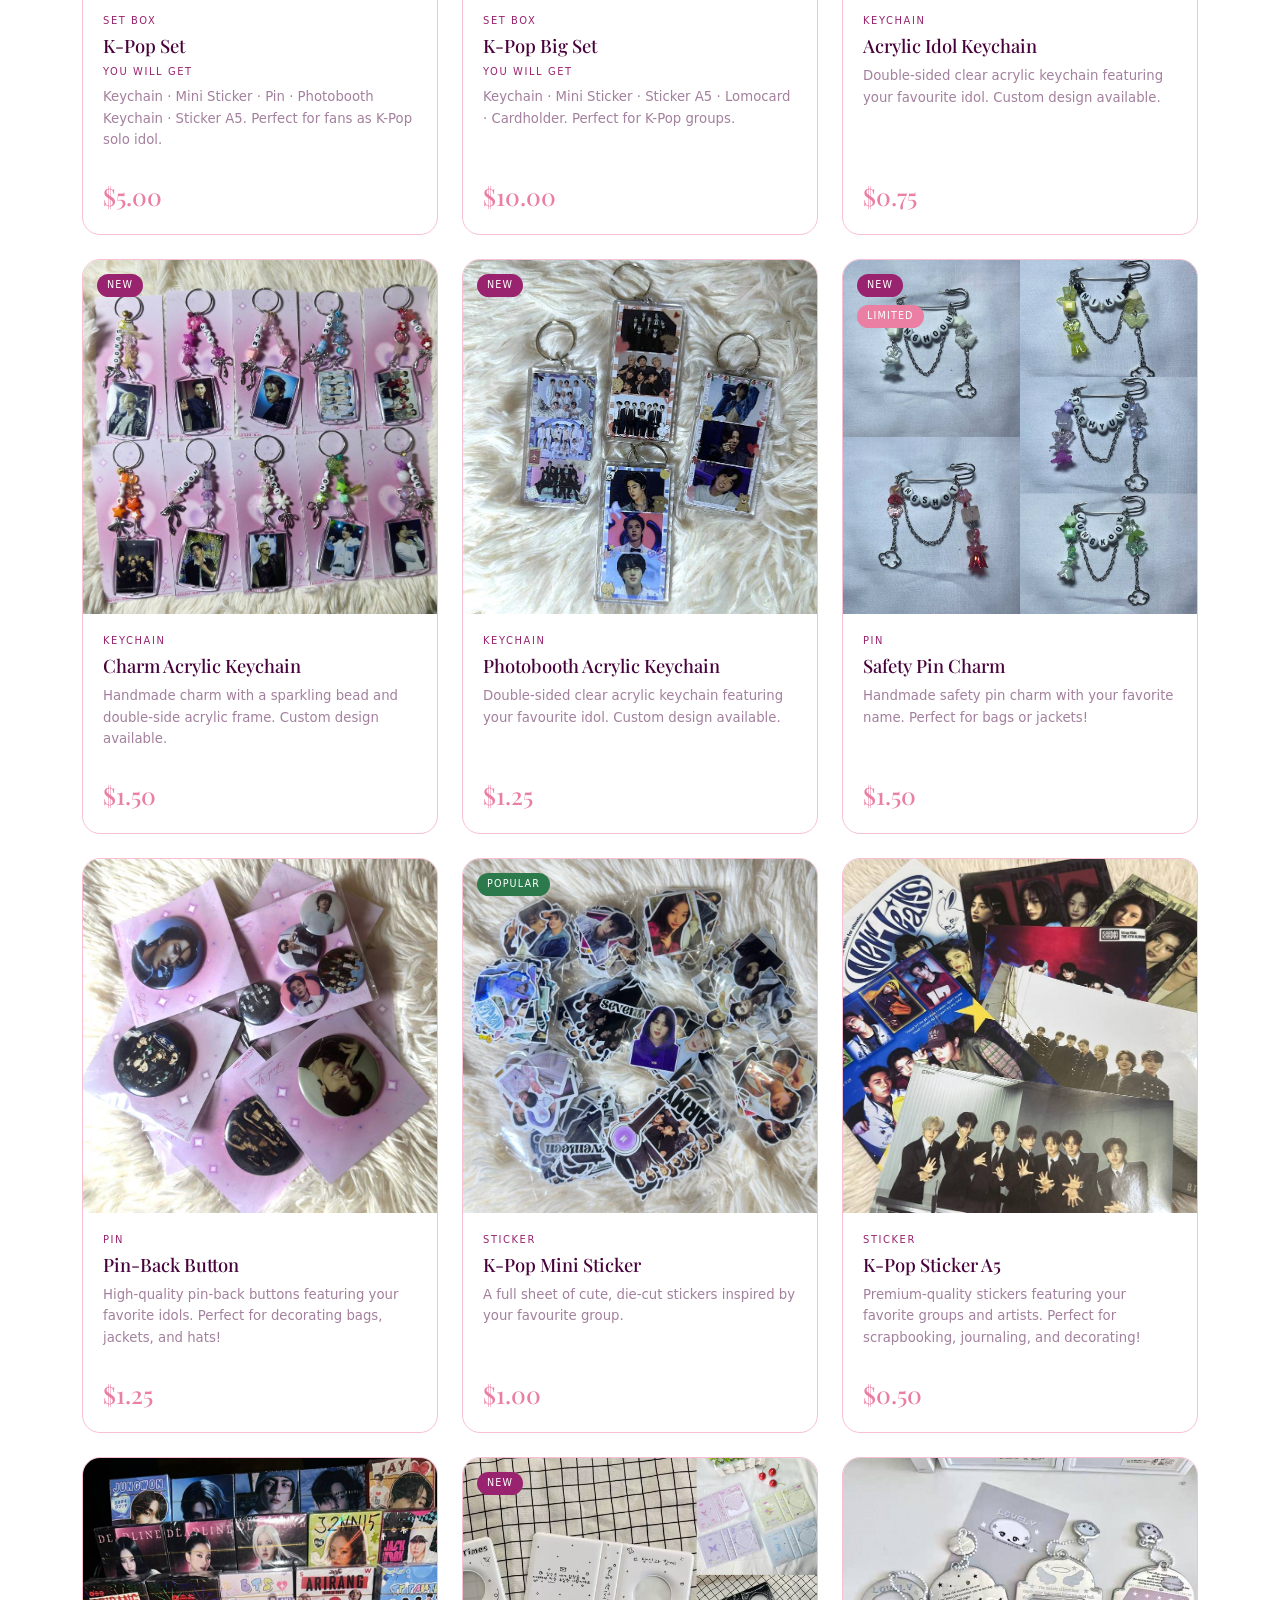
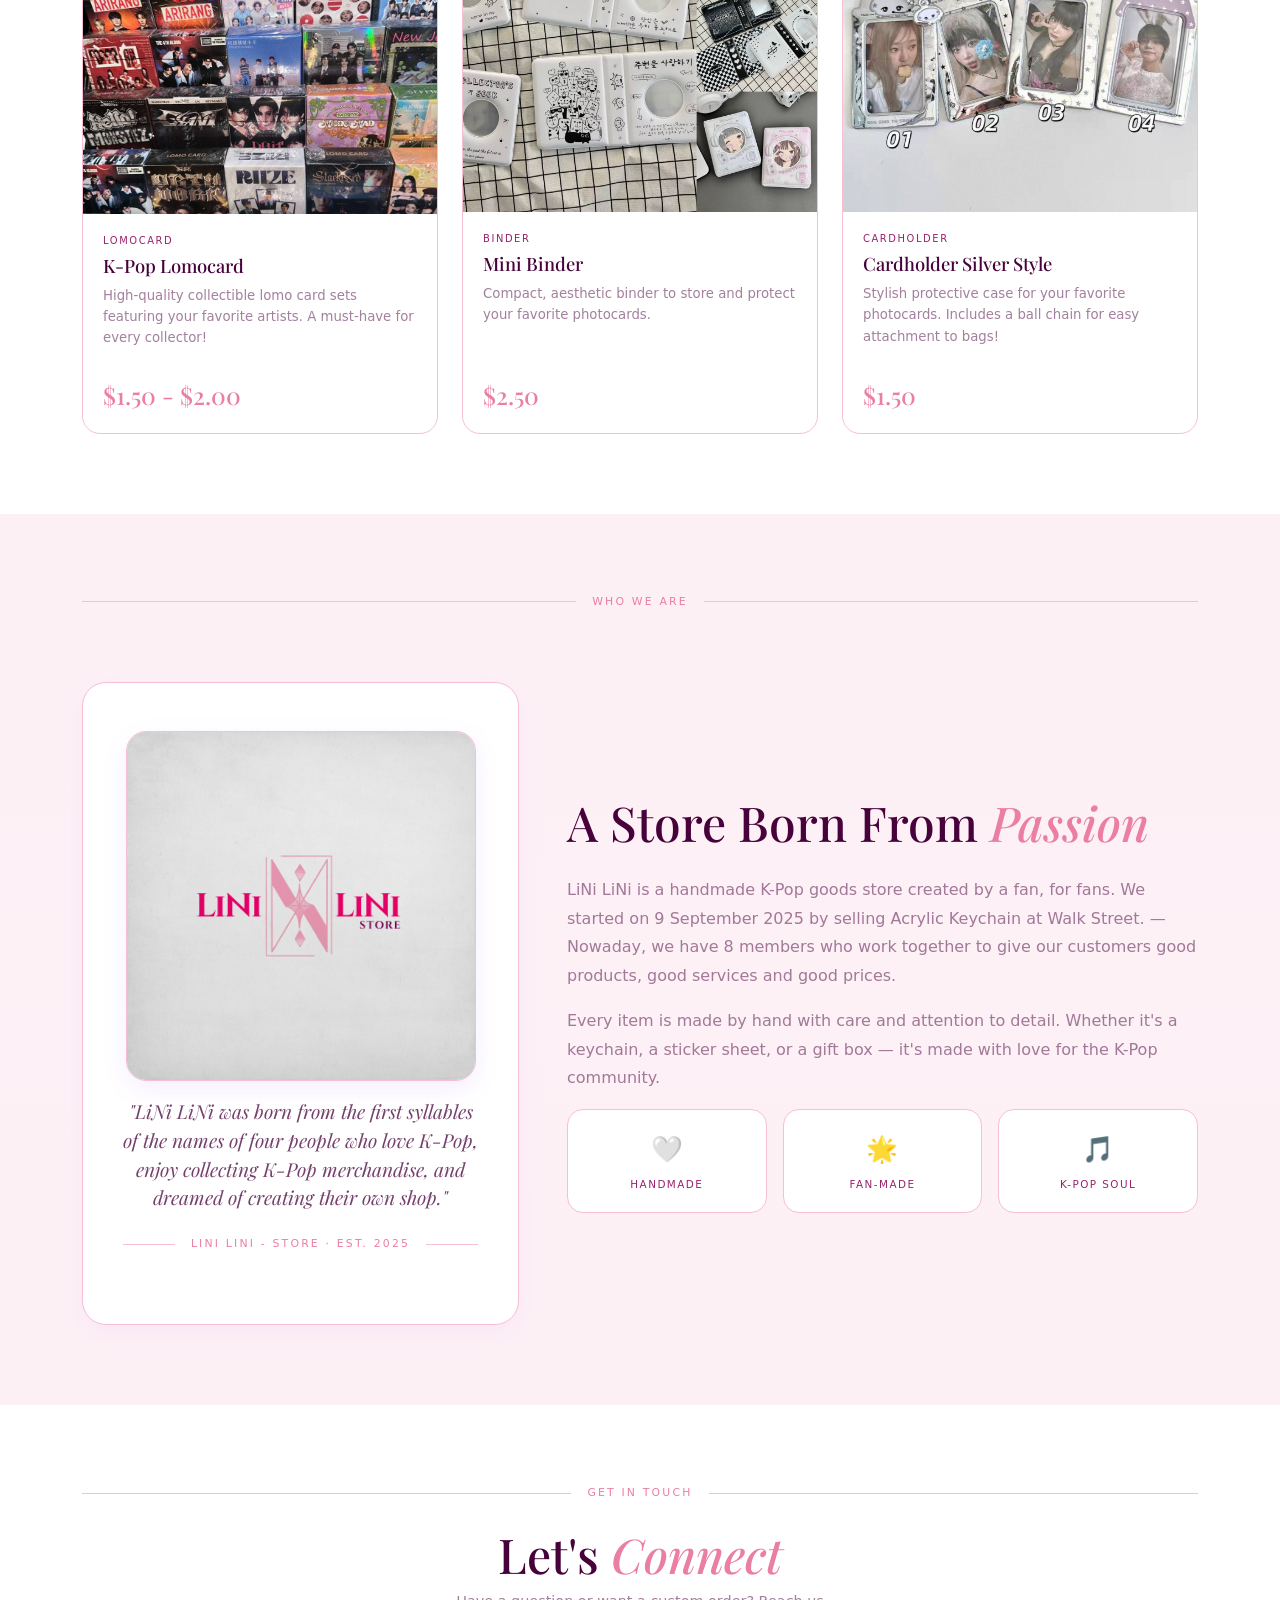
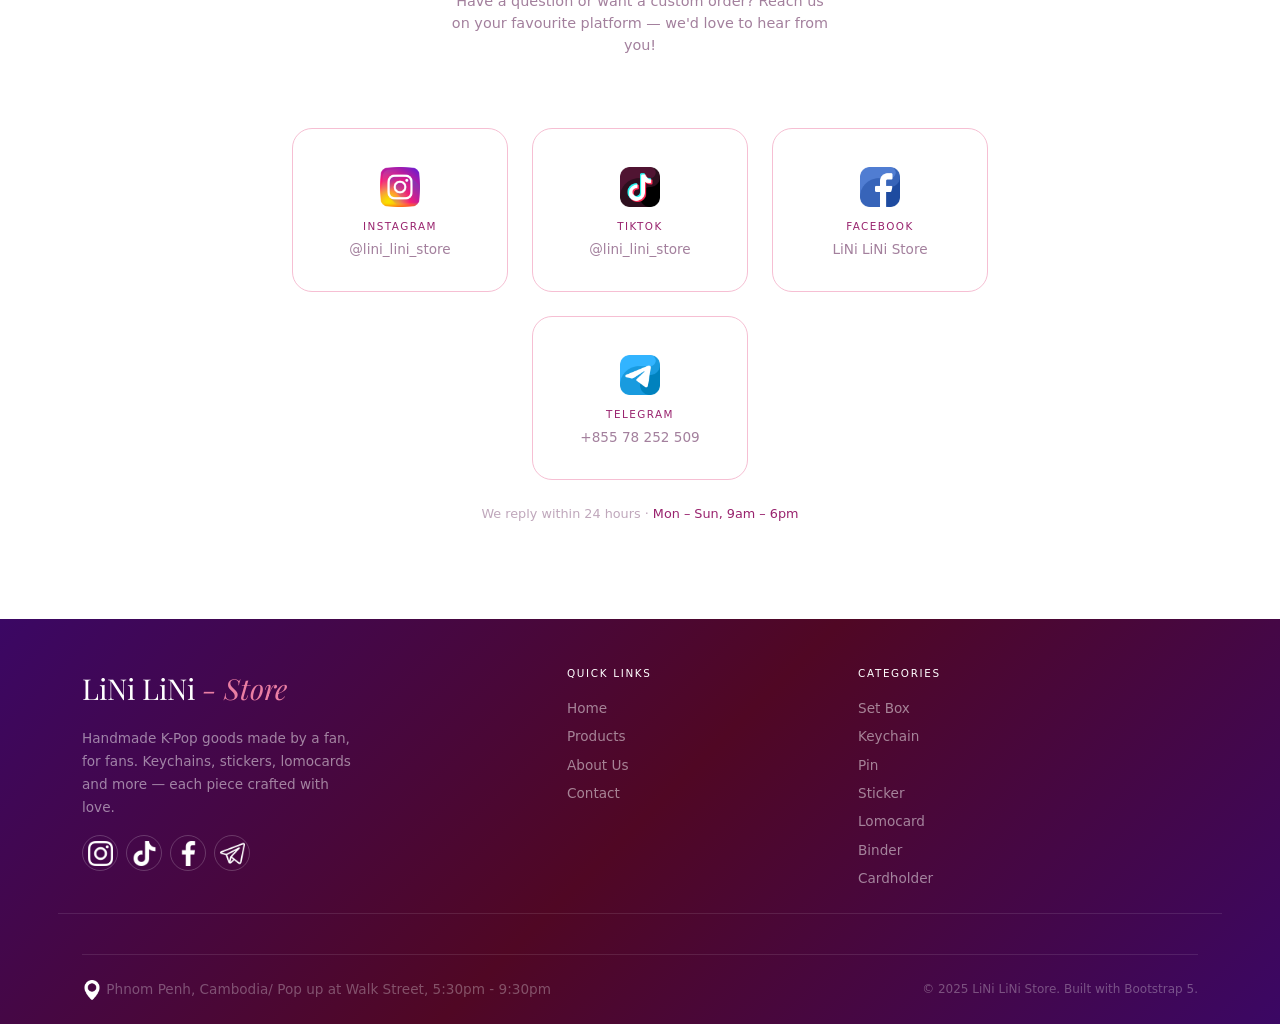
==== commit 53792ad4: "first commit" ====
--- a/index.html
+++ b/index.html
@@ -21,11 +21,9 @@
       <div class="container">
         <a class="navbar-brand d-flex align-items-center gap-2" href="#home">
           <img
-            src="pics/logo.png"
-            height="48"
-            class="d-none d-sm-block"
+            src="pics/Logo.PNG"
+            class="logo"
             alt="logo"
-            onerror="this.style.display = 'none'"
           />
           LiNi LiNi<em class="ms-1 fst-italic" style="color: var(--rose)"
             >- Store</em
--- a/style.css
+++ b/style.css
@@ -30,11 +30,13 @@
   background: rgba(253, 240, 245, 0.92);
   backdrop-filter: blur(10px);
   border-bottom: 1px solid var(--border);
+  min-height: 50px;
 }
 .navbar-brand {
   font-family: "Playfair Display", serif;
   color: var(--pink) !important;
   font-size: 1.4rem;
+  font-weight: 700;
 }
 .nav-link {
   font-size: 0.72rem;
@@ -45,6 +47,12 @@
 }
 .nav-link:hover {
   color: var(--rose) !important;
+}
+.logo {
+  height: 50px;
+  width: auto;
+  transform: scale(1.2);
+  transform-origin: left center;
 }
 
 /* HERO */
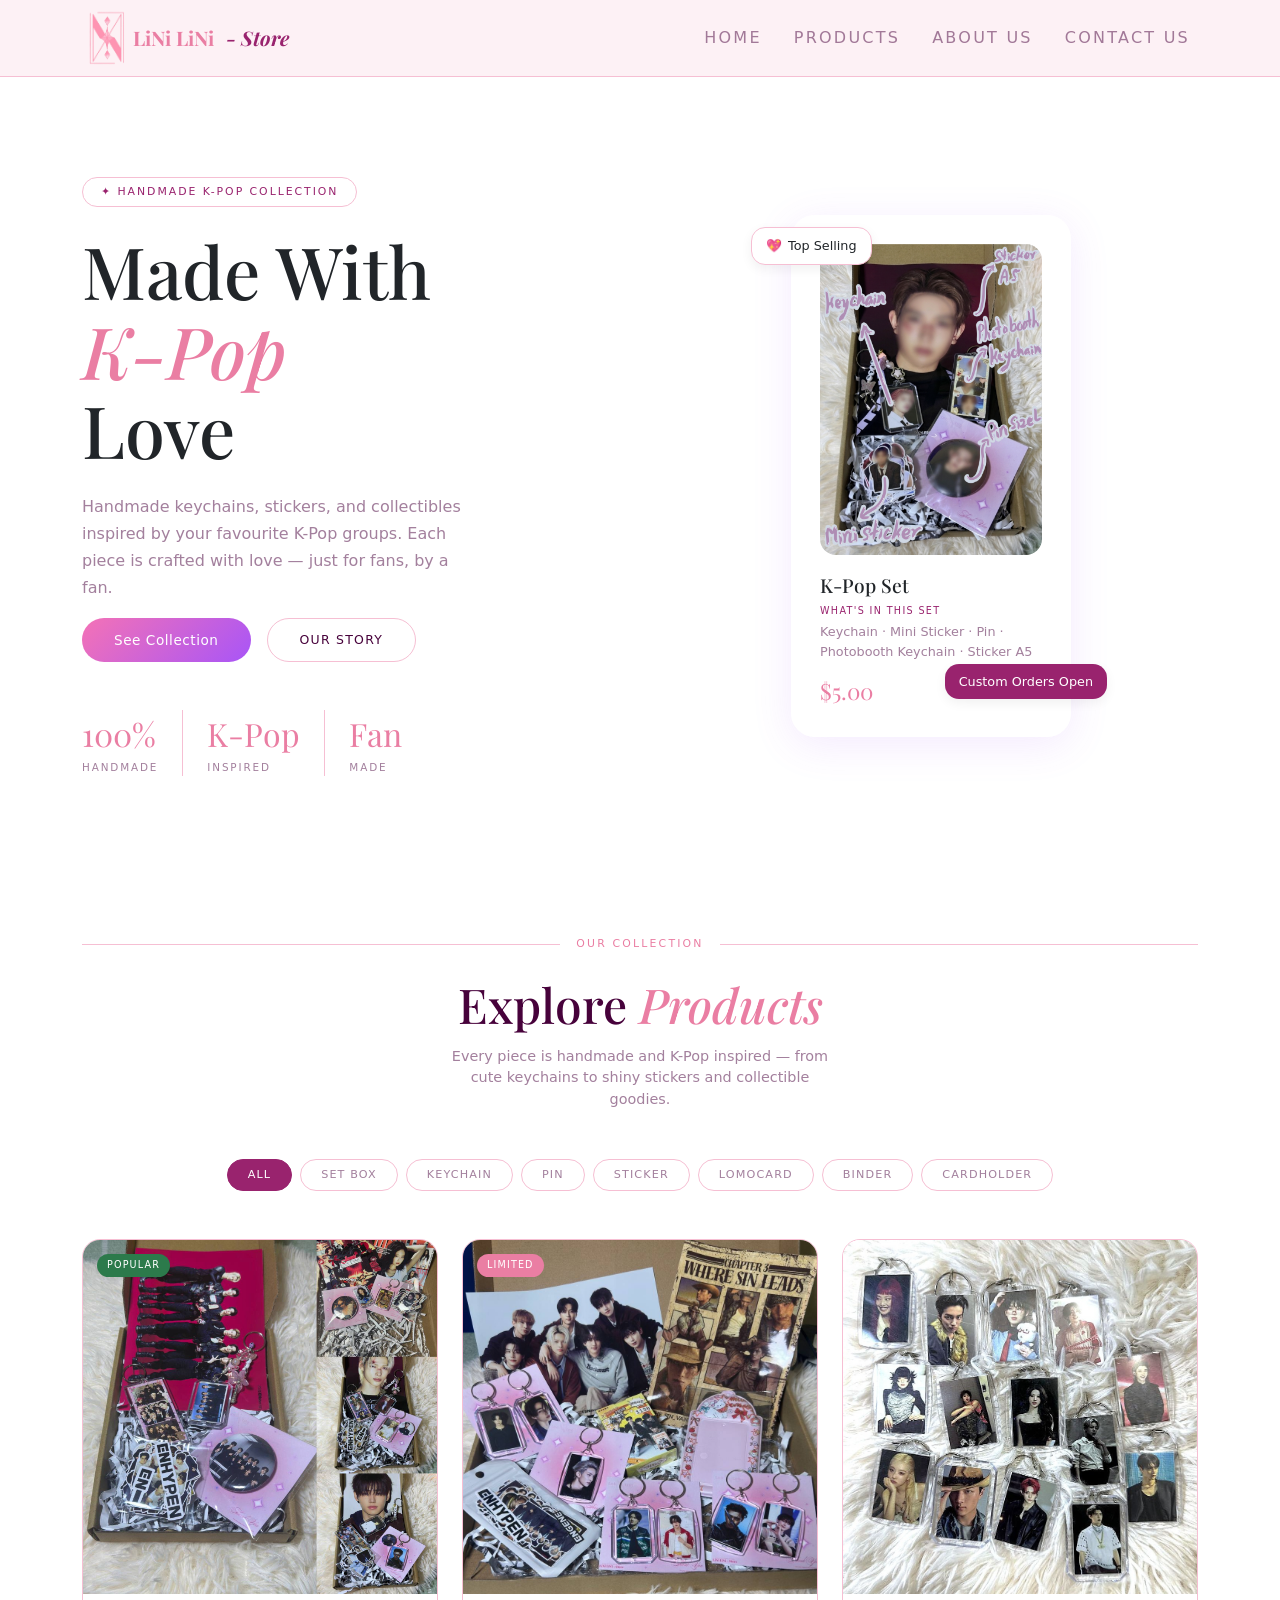
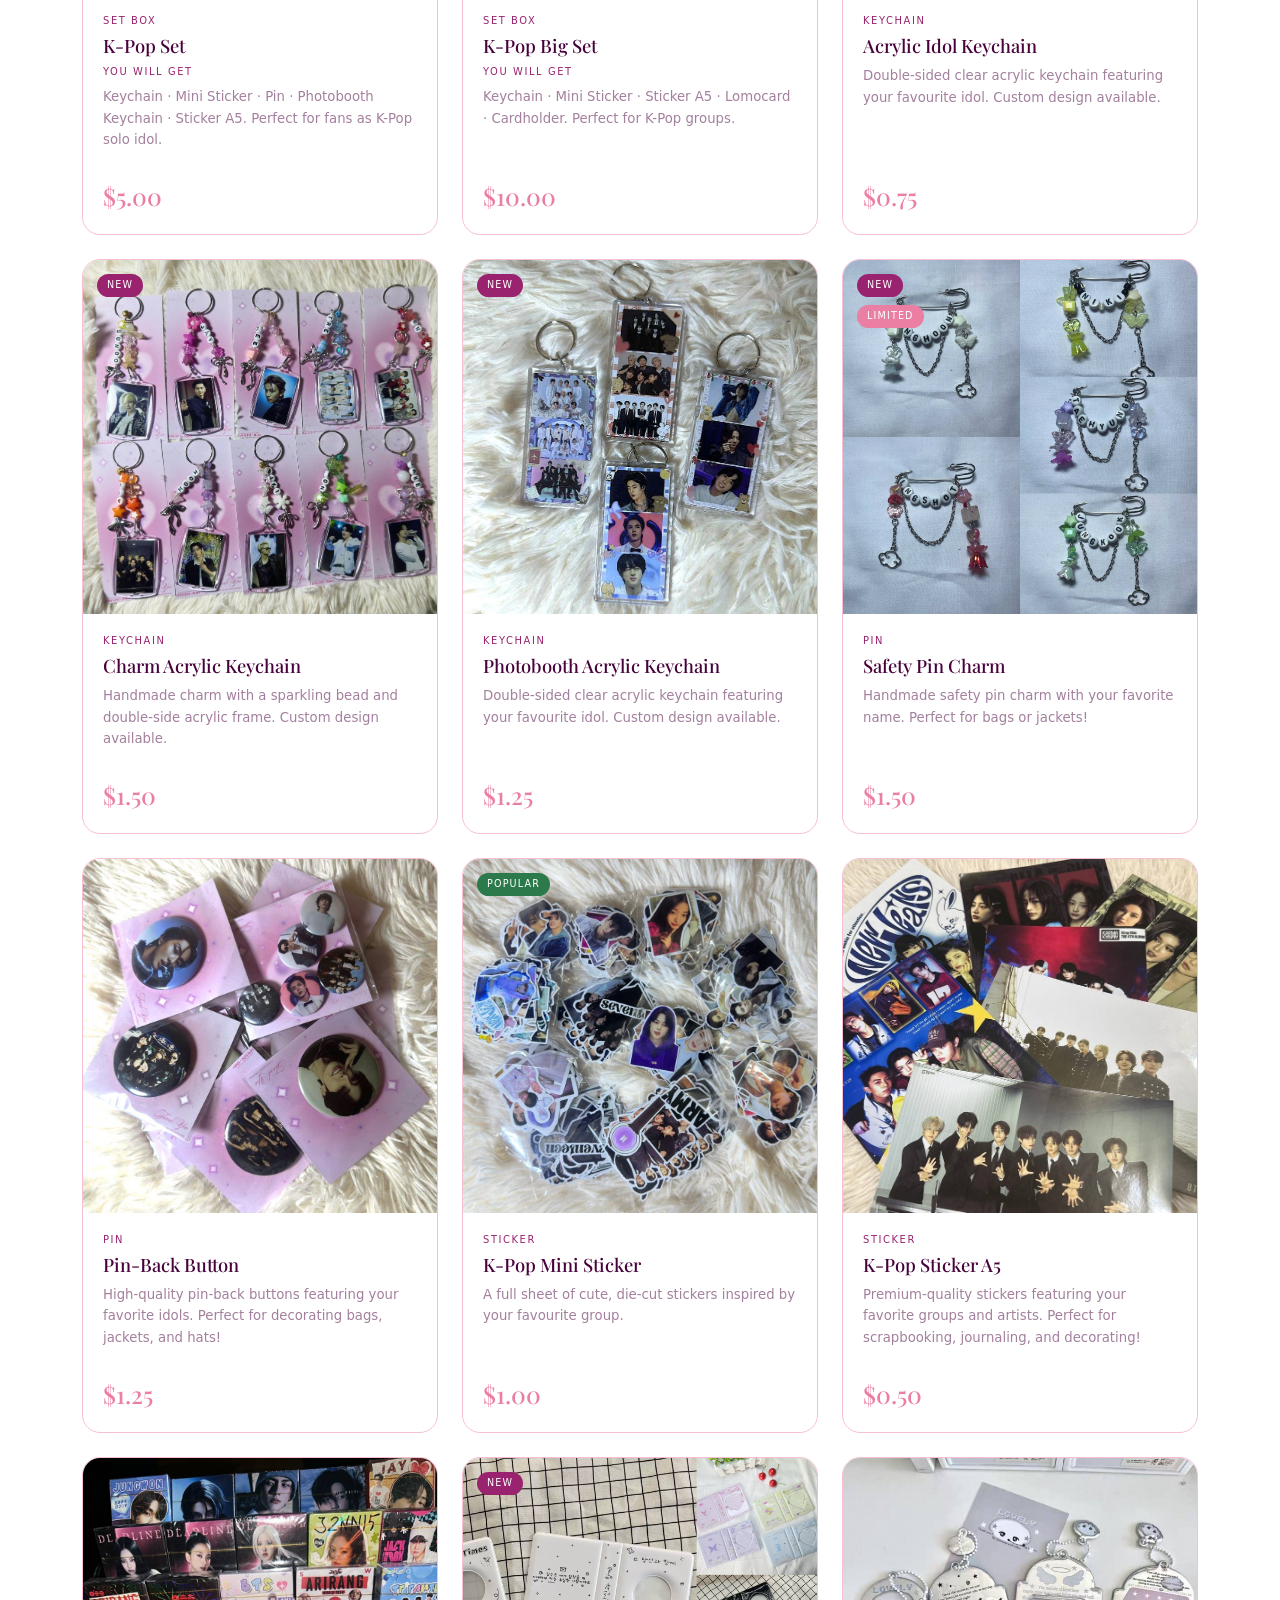
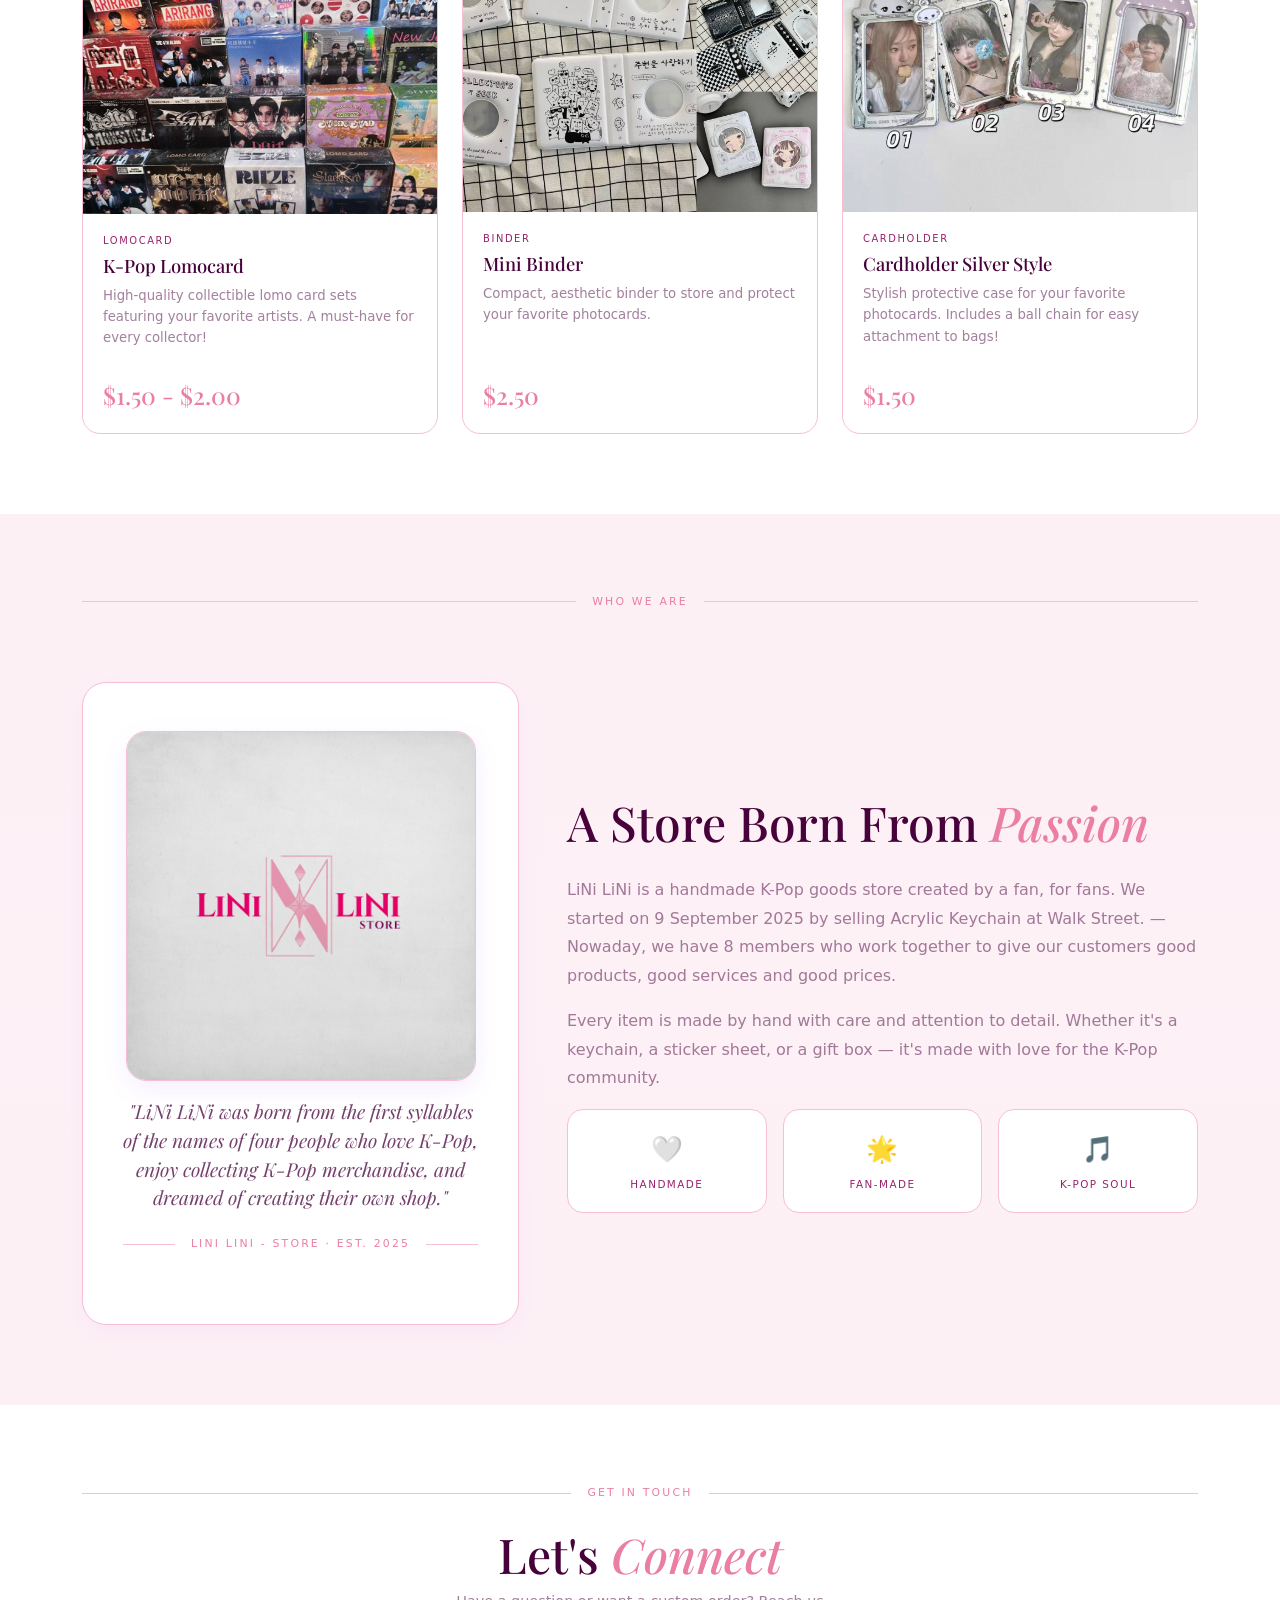
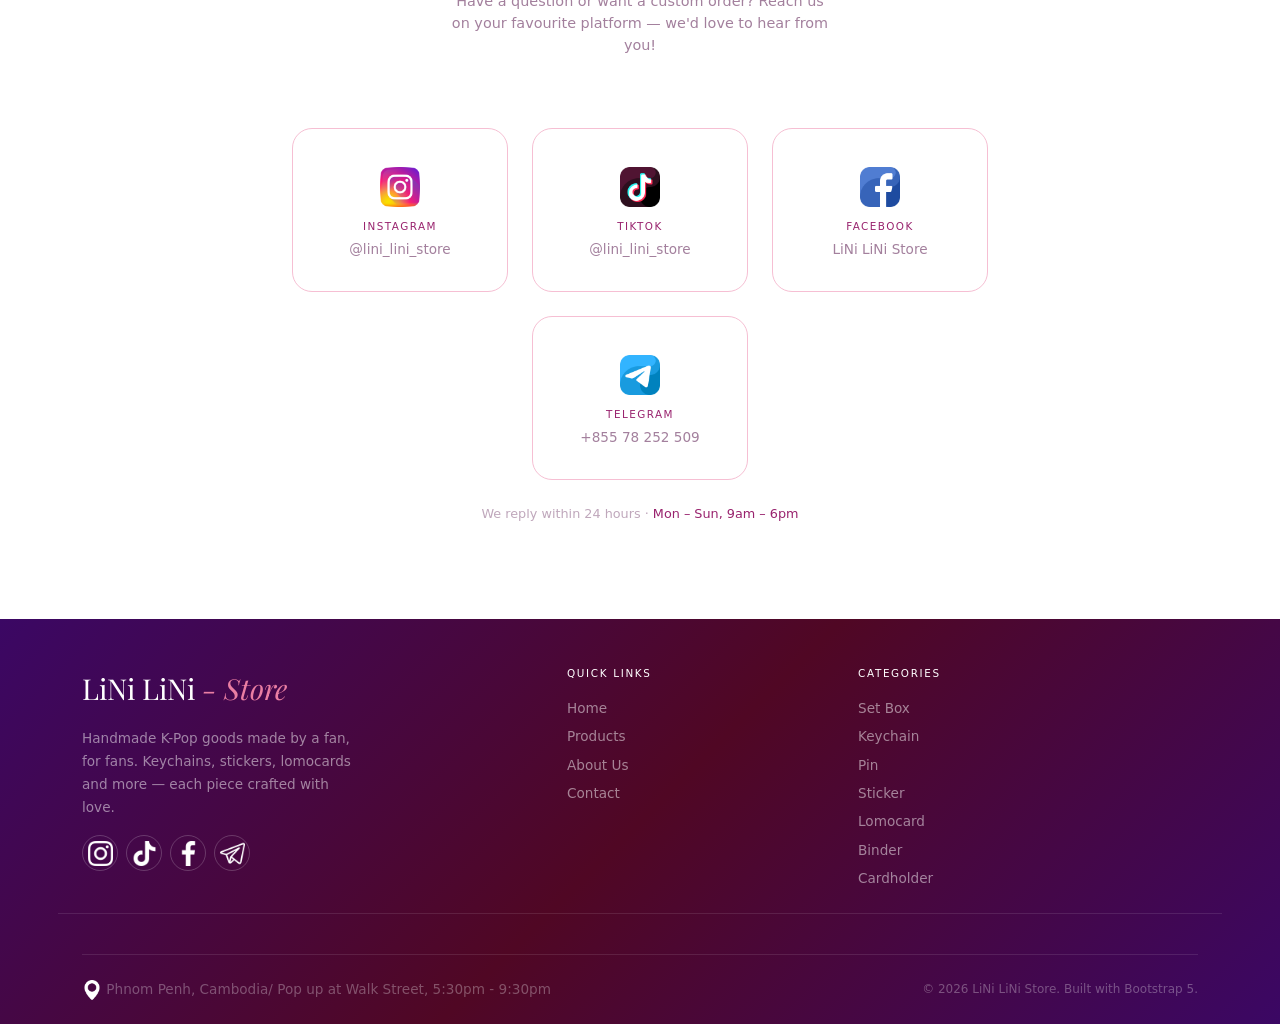
==== commit d1f72cd6: "first commit" ====
--- a/index.html
+++ b/index.html
@@ -702,7 +702,7 @@
               Phnom Penh, Cambodia/ Pop up at Walk Street, 5:30pm - 9:30pm
             </a>
           </div>
-          <span>&copy; 2025 LiNi LiNi Store. Built with Bootstrap 5.</span>
+          <span>&copy; 2026 LiNi LiNi Store. Built with Bootstrap 5.</span>
         </div>
       </div>
     </footer>
